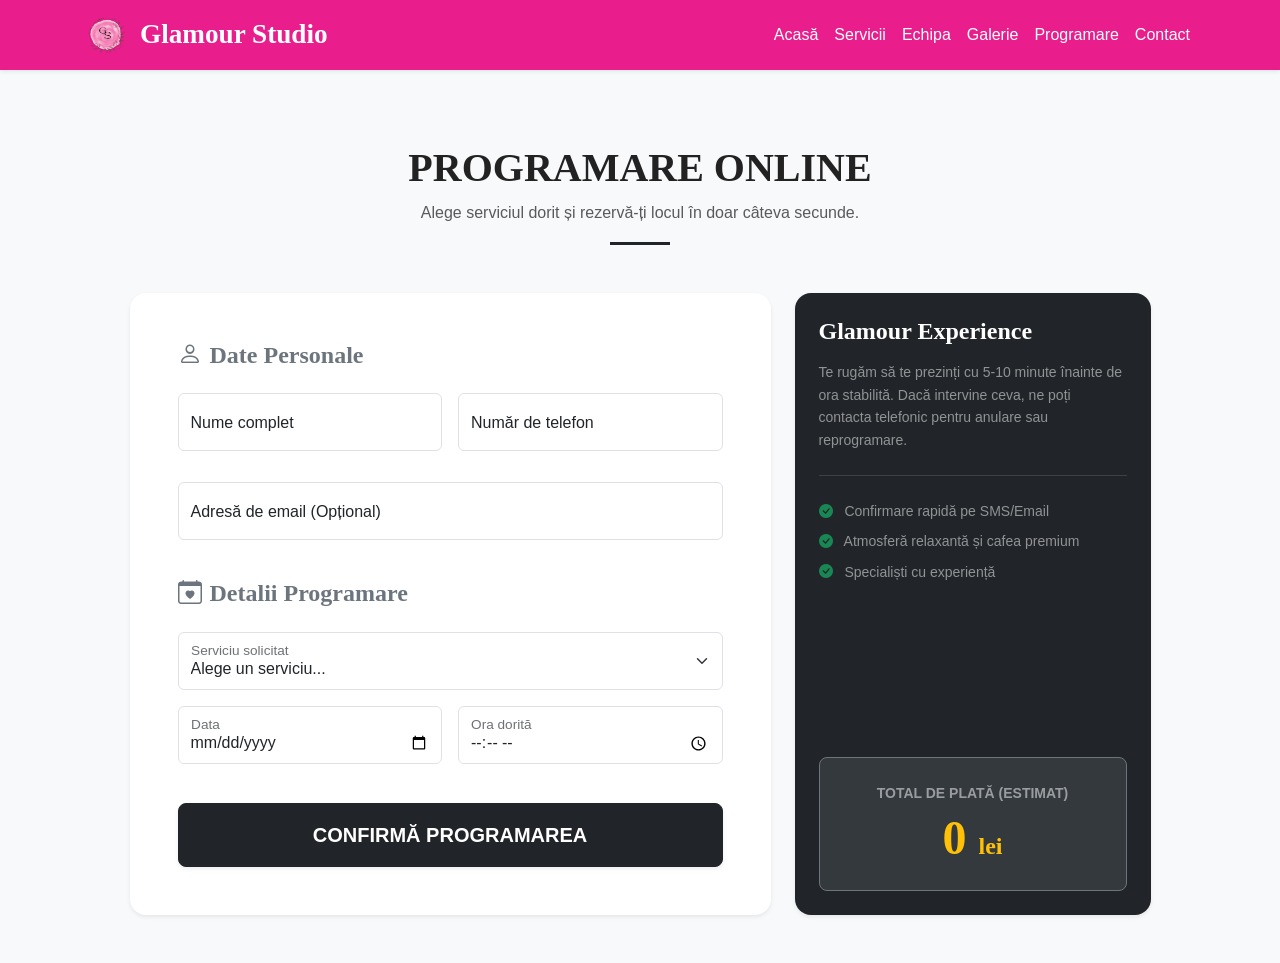
==== booking.html @ e23ff764 "." ====
<!DOCTYPE html>
<html lang="ro">
<head>
  <meta charset="UTF-8">
  <meta name="viewport" content="width=device-width, initial-scale=1.0">
  <title>Programare | Glamour Studio</title>

  <!-- Bootstrap 5.3.3 -->
  <link href="https://cdn.jsdelivr.net/npm/bootstrap@5.3.3/dist/css/bootstrap.min.css" rel="stylesheet">
  <!-- Icons (pentru un plus de stil) -->
  <link rel="stylesheet" href="https://cdn.jsdelivr.net/npm/bootstrap-icons@1.11.3/font/bootstrap-icons.min.css">
  <link rel="stylesheet" href="css/style.css">
</head>

<body class="bg-light">

  <!-- Navbar -->
  <nav class="navbar navbar-expand-lg navbar-pink fixed-top bg-pink  shadow-sm">
    <div class="container">
      <a class="navbar-brand d-flex align-items-center" href="index.html">
        <img src="./img/logo.png" alt="Logo Glamour Studio" class="logo me-2" style="height: 40px;">
        <span>Glamour Studio</span>
      </a>

      <button class="navbar-toggler" type="button" data-bs-toggle="collapse" data-bs-target="#navbarNav">
        <span class="navbar-toggler-icon"></span>
      </button>

      <div class="collapse navbar-collapse" id="navbarNav">
        <ul class="navbar-nav ms-auto">
          <li class="nav-item"><a class="nav-link" href="index.html">Acasă</a></li>
          <li class="nav-item"><a class="nav-link" href="services.html">Servicii</a></li>
          <li class="nav-item"><a class="nav-link" href="team.html">Echipa</a></li>
          <li class="nav-item"><a class="nav-link" href="gallery.html">Galerie</a></li>
          <li class="nav-item"><a class="nav-link active" href="booking.html">Programare</a></li>
          <li class="nav-item"><a class="nav-link" href="contact.html">Contact</a></li>
        </ul>
      </div>
    </div>
  </nav>

  <!-- Booking Section -->
  <div class="container my-5 pt-5">
    
    <!-- Header Pagina -->
    <div class="text-center my-5">
      <h1 class="fw-bold text-uppercase tracking-wide">Programare Online</h1>
      <p class="text-muted">Alege serviciul dorit și rezervă-ți locul în doar câteva secunde.</p>
      <div class="mx-auto bg-dark" style="width: 60px; height: 3px;"></div>
    </div>

    <div class="row g-4 justify-content-center">
      
      <!-- Coloana Formular -->
      <div class="col-lg-7">
        <div class="card border-0 shadow-sm p-4 p-md-5 bg-white rounded-4">
          <form id="bookingForm">
            
            <h4 class="mb-4 text-secondary fw-semibold"><i class="bi bi-person me-2"></i>Date Personale</h4>
            
            <div class="row g-3 mb-4">
              <div class="col-md-6">
                <div class="form-floating">
                  <input type="text" class="form-control" id="name" placeholder="Numele tău" required>
                  <label for="name">Nume complet</label>
                </div>
              </div>
              
              <div class="col-md-6">
                <div class="form-floating">
                  <input type="tel" class="form-control" id="phone" placeholder="07xx xxx xxx" required>
                  <label for="phone">Număr de telefon</label>
                </div>
              </div>

              <div class="col-12">
                <div class="form-floating">
                  <input type="email" class="form-control" id="email" placeholder="nume@exemplu.com">
                  <label for="email">Adresă de email (Opțional)</label>
                </div>
              </div>
            </div>

            <h4 class="mb-4 text-secondary fw-semibold"><i class="bi bi-calendar-heart me-2"></i>Detalii Programare</h4>

            <div class="row g-3 mb-4">
              <div class="col-12">
                <div class="form-floating">
                  <select class="form-select" id="service" required>
                    <option value="" disabled selected hidden>Alege un serviciu...</option>
                    <option value="200">Coafură — 200 lei</option>
                    <option value="150">Manichiură — 150 lei</option>
                    <option value="250">Machiaj — 250 lei</option>
                  </select>
                  <label for="service">Serviciu solicitat</label>
                </div>
              </div>

              <div class="col-md-6">
                <div class="form-floating">
                  <input type="date" class="form-control" id="date" required>
                  <label for="date">Data</label>
                </div>
              </div>

              <div class="col-md-6">
                <div class="form-floating">
                  <input type="time" class="form-control" id="time" required>
                  <label for="time">Ora dorită</label>
                </div>
              </div>
            </div>

            <button type="submit" class="btn btn-dark btn-lg w-100 rounded-3 shadow-sm py-3 fw-bold tracking-wide">
              CONFIRMĂ PROGRAMAREA
            </button>

          </form>
        </div>
      </div>

      <!-- Coloana Info & Pret -->
      <div class="col-lg-4">
        <div class="card bg-dark text-white border-0 shadow-sm p-4 rounded-4 h-100 d-flex flex-column justify-content-between">
          
          <div>
            <h4 class="fw-bold mb-3">Glamour Experience</h4>
            <p class="text-white-50 small">Te rugăm să te prezinți cu 5-10 minute înainte de ora stabilită. Dacă intervine ceva, ne poți contacta telefonic pentru anulare sau reprogramare.</p>
            
            <hr class="text-white-50 my-4">
            
            <ul class="list-unstyled space-y-3 small text-white-50">
              <li class="mb-2"><i class="bi bi-check-circle-fill text-success me-2"></i> Confirmare rapidă pe SMS/Email</li>
              <li class="mb-2"><i class="bi bi-check-circle-fill text-success me-2"></i> Atmosferă relaxantă și cafea premium</li>
              <li><i class="bi bi-check-circle-fill text-success me-2"></i> Specialiști cu experiență</li>
            </ul>
          </div>

          <!-- Widget de Pret Elegant -->
          <div class="bg-secondary bg-opacity-25 p-4 rounded-3 border border-secondary text-center mt-4">
            <span class="text-uppercase text-white-50 small fw-bold tracking-wide d-block mb-1">Total de plată (estimat)</span>
            <h2 class="display-5 fw-bold text-warning mb-0"><span id="price">0</span> <span class="fs-4">lei</span></h2>
          </div>

        </div>
      </div>

    </div>
  </div>

  <!-- Scripts -->
  <script src="https://cdn.jsdelivr.net/npm/bootstrap@5.3.3/dist/js/bootstrap.bundle.min.js"></script>
  <script src="js/main.js"></script>
</body>
</html>
---- css/style.css ----
:root{
    --primary:#E91E8C;
    --gold:#C9A96E;
    --dark:#222;
    --light:#f8f9fa;
}

*{
    margin:0;
    padding:0;
    box-sizing:border-box;
}

html{
    scroll-behavior:smooth;
}

body{
    font-family:'Lato',sans-serif;
    line-height:1.6;
    color:var(--dark);
}

h1,h2,h3,h4,h5{
    font-family:'Playfair Display',serif;
}

.section-title{
    text-align:center;
    margin-bottom:50px;
    color:var(--primary);
}


.navbar{
    background:#E91E8C;
}

.navbar-brand{
    font-size:1.7rem;
    font-weight:bold;
}

.nav-link{
    color:white !important;
    transition:.3s;
}

.nav-link:hover{
    color:var(--gold) !important;
}

.hero{
    background:
    linear-gradient(rgba(0,0,0,.5),
    rgba(0,0,0,.5)),
    url("../img/hero.jpg");

    background-size:cover;
    background-position:center;

    min-height:100vh;

    display:flex;
    align-items:center;
    justify-content:center;

    text-align:center;
    color:white;
}

.hero h1{
    font-size:4rem;
}

.hero p{
    font-size:1.3rem;
    margin:20px 0;
}


.logo{
    width: 50px;
    height: 50px;
    object-fit: contain;
}

.navbar-brand{
    font-family: 'Playfair Display', serif;
    font-size: 1.7rem;
    font-weight: bold;
    color: white !important;
}

html{
scroll-behavior:smooth;
}
.btn-gold{
    background:var(--gold);
    color:white;
    padding:12px 30px;
    border:none;
    border-radius:30px;
    text-decoration:none;
    transition:.3s;
}

.btn-gold:hover{
    background:var(--primary);
    color:white;
}



.service-card{
    border:none;
    overflow:hidden;
    transition:.4s;
    margin-bottom:25px;
}

.service-card:hover{
    transform:translateY(-10px);
}

.service-card img{
    height:250px;
    object-fit:cover;
}

.advantages{
    background:#f4f4f4;
    padding:80px 0;
}

.icon{
    font-size:50px;
    color:var(--primary);
    margin-bottom:15px;
}

.review{
    text-align:center;
    padding:40px;
    max-width:700px;
    margin:auto;
}

.review p{
    font-size:1.2rem;
    font-style:italic;
}

.instagram{
    padding:80px 0;
}

.instagram img{
    border-radius:10px;
    transition:.3s;
    margin-bottom:15px;
}

.instagram img:hover{
    transform:scale(1.05);
}

.team-card{
    text-align:center;
    border:none;
    transition:.4s;
}

.team-card:hover{
    transform:translateY(-10px);
}

.team-card img{
    height:350px;
    object-fit:cover;
}

.counter{
    background:var(--primary);
    color:white;
    padding:80px 0;
}

.counter-number{
    font-size:3rem;
    font-weight:bold;
}
.gallery-img{
    width: 100%;
    height: 300px;
    object-fit: cover;
    cursor: pointer;
    transition: 0.4s;
}

.gallery-img:hover{
    transform: scale(1.1);
}
.form-section{
    padding:100px 0;
}

.form-control{
    margin-bottom:15px;
}

.error{
    color:red;
    font-size:14px;
}
.contact-info{
    background:#f8f9fa;
    padding:30px;
    border-radius:10px;
}
footer{
    background:#111;
    color:white;
    padding:40px 0;
}

.social i{
    font-size:25px;
    margin:10px;
    cursor:pointer;
    transition:.3s;
}

.social i:hover{
    color:var(--gold);
}
#backToTop{
    position:fixed;
    bottom:20px;
    right:20px;

    width:50px;
    height:50px;

    border:none;
    border-radius:50%;

    background:var(--primary);
    color:white;

    display:none;

    cursor:pointer;

    z-index:999;
}

.lightbox {
    transition: background 0.3s ease;
}
.gallery-img:hover {
    transform: scale(1.02);
    transition: all 0.2s ease-in-out;
}

@media(max-width:768px){

.hero h1{
    font-size:2.5rem;
}

.hero p{
    font-size:1rem;
}

.section-title{
    font-size:1.8rem;
}

.counter-number{
    font-size:2rem;
}

}
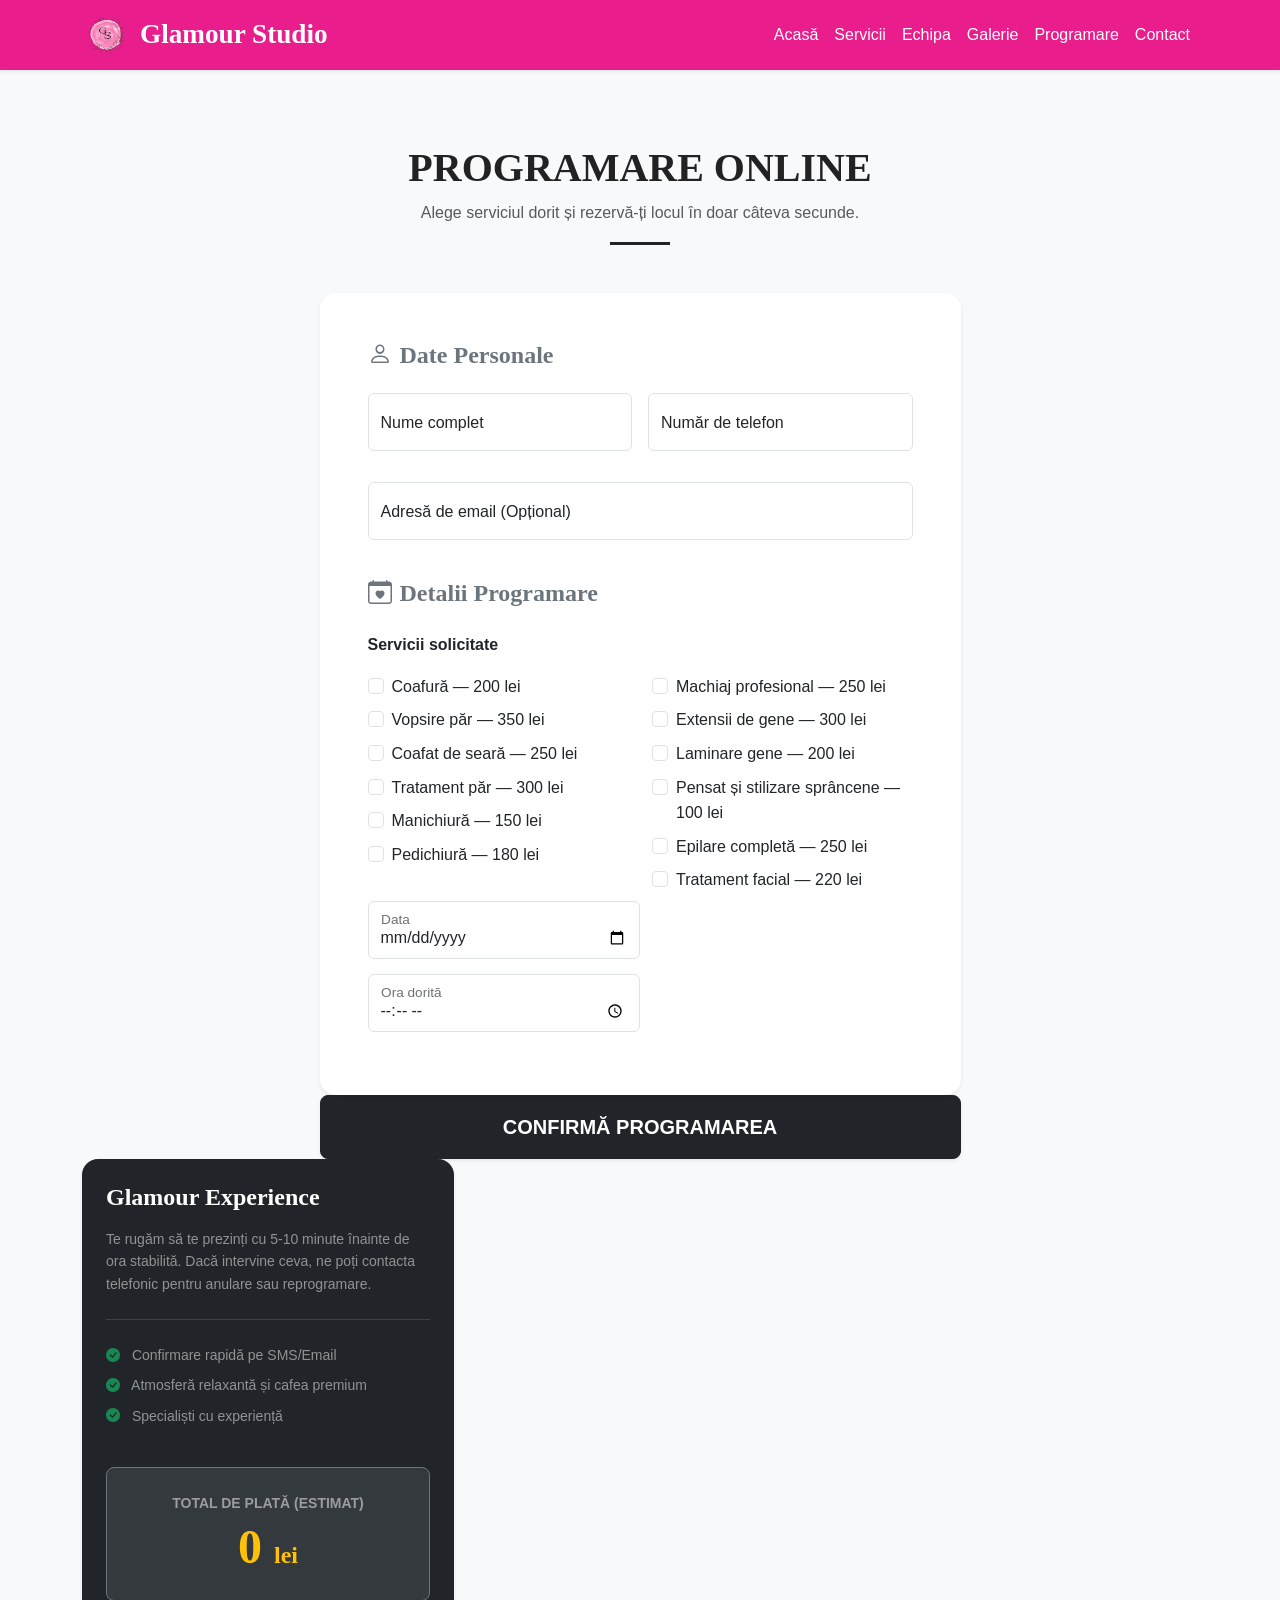
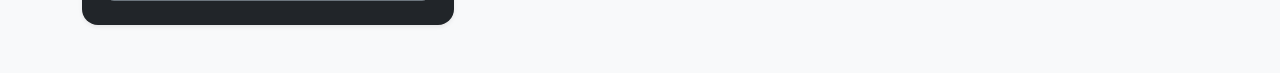
==== commit 29f05806: "." ====
--- a/booking.html
+++ b/booking.html
@@ -83,18 +83,119 @@
 
             <h4 class="mb-4 text-secondary fw-semibold"><i class="bi bi-calendar-heart me-2"></i>Detalii Programare</h4>
 
-            <div class="row g-3 mb-4">
-              <div class="col-12">
-                <div class="form-floating">
-                  <select class="form-select" id="service" required>
-                    <option value="" disabled selected hidden>Alege un serviciu...</option>
-                    <option value="200">Coafură — 200 lei</option>
-                    <option value="150">Manichiură — 150 lei</option>
-                    <option value="250">Machiaj — 250 lei</option>
-                  </select>
-                  <label for="service">Serviciu solicitat</label>
-                </div>
-              </div>
+            <div class="col-12">
+    <label class="form-label fw-semibold mb-3">
+        Servicii solicitate
+    </label>
+
+    <div class="row">
+
+        <div class="col-md-6">
+
+            <div class="form-check mb-2">
+                <input class="form-check-input service-checkbox" type="checkbox"
+                    value="200" data-name="Coafură" id="coafura">
+                <label class="form-check-label" for="coafura">
+                    Coafură — 200 lei
+                </label>
+            </div>
+
+            <div class="form-check mb-2">
+                <input class="form-check-input service-checkbox" type="checkbox"
+                    value="350" data-name="Vopsire păr" id="vopsire">
+                <label class="form-check-label" for="vopsire">
+                    Vopsire păr — 350 lei
+                </label>
+            </div>
+
+            <div class="form-check mb-2">
+                <input class="form-check-input service-checkbox" type="checkbox"
+                    value="250" data-name="Coafat de seară" id="coafat">
+                <label class="form-check-label" for="coafat">
+                    Coafat de seară — 250 lei
+                </label>
+            </div>
+
+            <div class="form-check mb-2">
+                <input class="form-check-input service-checkbox" type="checkbox"
+                    value="300" data-name="Tratament păr" id="tratamentPar">
+                <label class="form-check-label" for="tratamentPar">
+                    Tratament păr — 300 lei
+                </label>
+            </div>
+
+            <div class="form-check mb-2">
+                <input class="form-check-input service-checkbox" type="checkbox"
+                    value="150" data-name="Manichiură" id="manichiura">
+                <label class="form-check-label" for="manichiura">
+                    Manichiură — 150 lei
+                </label>
+            </div>
+
+            <div class="form-check mb-2">
+                <input class="form-check-input service-checkbox" type="checkbox"
+                    value="180" data-name="Pedichiură" id="pedichiura">
+                <label class="form-check-label" for="pedichiura">
+                    Pedichiură — 180 lei
+                </label>
+            </div>
+
+        </div>
+
+        <div class="col-md-6">
+
+            <div class="form-check mb-2">
+                <input class="form-check-input service-checkbox" type="checkbox"
+                    value="250" data-name="Machiaj profesional" id="machiaj">
+                <label class="form-check-label" for="machiaj">
+                    Machiaj profesional — 250 lei
+                </label>
+            </div>
+
+            <div class="form-check mb-2">
+                <input class="form-check-input service-checkbox" type="checkbox"
+                    value="300" data-name="Extensii de gene" id="gene">
+                <label class="form-check-label" for="gene">
+                    Extensii de gene — 300 lei
+                </label>
+            </div>
+
+            <div class="form-check mb-2">
+                <input class="form-check-input service-checkbox" type="checkbox"
+                    value="200" data-name="Laminare gene" id="laminareGene">
+                <label class="form-check-label" for="laminareGene">
+                    Laminare gene — 200 lei
+                </label>
+            </div>
+
+            <div class="form-check mb-2">
+                <input class="form-check-input service-checkbox" type="checkbox"
+                    value="100" data-name="Pensat și stilizare sprâncene" id="sprancene">
+                <label class="form-check-label" for="sprancene">
+                    Pensat și stilizare sprâncene — 100 lei
+                </label>
+            </div>
+
+            <div class="form-check mb-2">
+                <input class="form-check-input service-checkbox" type="checkbox"
+                    value="250" data-name="Epilare completă" id="epilare">
+                <label class="form-check-label" for="epilare">
+                    Epilare completă — 250 lei
+                </label>
+            </div>
+
+            <div class="form-check mb-2">
+                <input class="form-check-input service-checkbox" type="checkbox"
+                    value="220" data-name="Tratament facial" id="tratamentFacial">
+                <label class="form-check-label" for="tratamentFacial">
+                    Tratament facial — 220 lei
+                </label>
+            </div>
+
+        </div>
+
+    </div>
+</div>
 
               <div class="col-md-6">
                 <div class="form-floating">
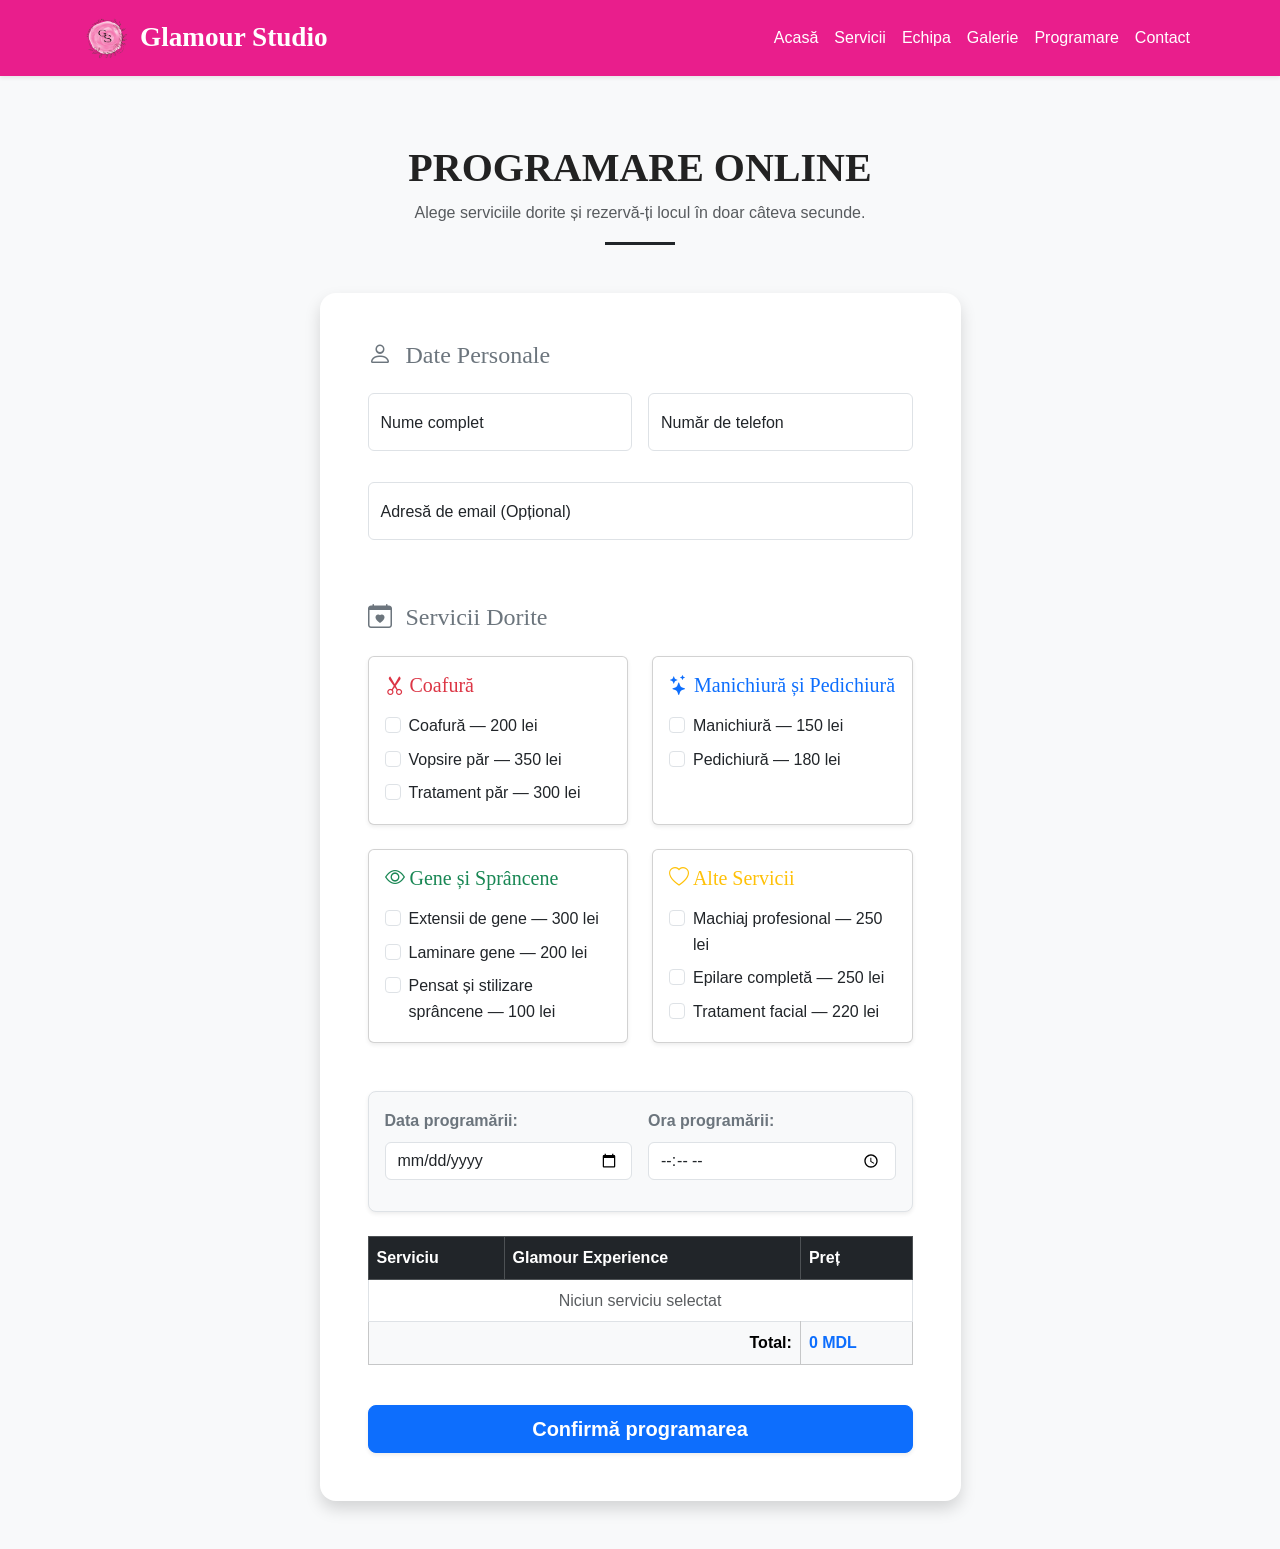
==== commit 3481d199: "." ====
--- a/booking.html
+++ b/booking.html
@@ -1,256 +1,215 @@
 <!DOCTYPE html>
 <html lang="ro">
+
 <head>
-  <meta charset="UTF-8">
-  <meta name="viewport" content="width=device-width, initial-scale=1.0">
-  <title>Programare | Glamour Studio</title>
-
-  <!-- Bootstrap 5.3.3 -->
-  <link href="https://cdn.jsdelivr.net/npm/bootstrap@5.3.3/dist/css/bootstrap.min.css" rel="stylesheet">
-  <!-- Icons (pentru un plus de stil) -->
-  <link rel="stylesheet" href="https://cdn.jsdelivr.net/npm/bootstrap-icons@1.11.3/font/bootstrap-icons.min.css">
-  <link rel="stylesheet" href="css/style.css">
+    <meta charset="UTF-8">
+    <meta name="viewport" content="width=device-width, initial-scale=1.0">
+    <title>Programare | Glamour Studio</title>
+
+    <link href="https://cdn.jsdelivr.net/npm/bootstrap@5.3.3/dist/css/bootstrap.min.css" rel="stylesheet">
+
+    <link rel="stylesheet" href="https://cdn.jsdelivr.net/npm/bootstrap-icons@1.11.3/font/bootstrap-icons.min.css">
+
+    <link rel="stylesheet" href="css/style.css">
 </head>
 
 <body class="bg-light">
 
-  <!-- Navbar -->
-  <nav class="navbar navbar-expand-lg navbar-pink fixed-top bg-pink  shadow-sm">
-    <div class="container">
-      <a class="navbar-brand d-flex align-items-center" href="index.html">
-        <img src="./img/logo.png" alt="Logo Glamour Studio" class="logo me-2" style="height: 40px;">
-        <span>Glamour Studio</span>
-      </a>
-
-      <button class="navbar-toggler" type="button" data-bs-toggle="collapse" data-bs-target="#navbarNav">
-        <span class="navbar-toggler-icon"></span>
-      </button>
-
-      <div class="collapse navbar-collapse" id="navbarNav">
-        <ul class="navbar-nav ms-auto">
-          <li class="nav-item"><a class="nav-link" href="index.html">Acasă</a></li>
-          <li class="nav-item"><a class="nav-link" href="services.html">Servicii</a></li>
-          <li class="nav-item"><a class="nav-link" href="team.html">Echipa</a></li>
-          <li class="nav-item"><a class="nav-link" href="gallery.html">Galerie</a></li>
-          <li class="nav-item"><a class="nav-link active" href="booking.html">Programare</a></li>
-          <li class="nav-item"><a class="nav-link" href="contact.html">Contact</a></li>
-        </ul>
-      </div>
+    <nav class="navbar navbar-expand-lg bg-pink fixed-top shadow-sm">
+        <div class="container">
+            <a class="navbar-brand d-flex align-items-center" href="index.html">
+                <img src="./img/logo.png" alt="Logo Glamour Studio" class="logo me-2">
+                <span>Glamour Studio</span>
+            </a>
+            <button class="navbar-toggler" type="button" data-bs-toggle="collapse" data-bs-target="#navbarNav">
+                <span class="navbar-toggler-icon"></span>
+            </button>
+            <div class="collapse navbar-collapse" id="navbarNav">
+                <ul class="navbar-nav ms-auto">
+                    <li class="nav-item"><a class="nav-link" href="index.html">Acasă</a></li>
+                    <li class="nav-item"><a class="nav-link" href="services.html">Servicii</a></li>
+                    <li class="nav-item"><a class="nav-link" href="team.html">Echipa</a></li>
+                    <li class="nav-item"><a class="nav-link" href="gallery.html">Galerie</a></li>
+                    <li class="nav-item"><a class="nav-link active" href="booking.html">Programare</a></li>
+                    <li class="nav-item"><a class="nav-link" href="contact.html">Contact</a></li>
+                </ul>
+            </div>
+        </div>
+    </nav>
+
+    <div class="container my-5 pt-5">
+
+        <div class="text-center my-5">
+            <h1 class="fw-bold text-uppercase">Programare Online</h1>
+            <p class="text-muted">Alege serviciile dorite și rezervă-ți locul în doar câteva secunde.</p>
+            <div class="mx-auto bg-dark" style="width:70px;height:3px;"></div>
+        </div>
+
+        <div class="row g-4 justify-content-center">
+            <div class="col-lg-7">
+                <div class="card border-0 shadow p-4 p-md-5 rounded-4">
+                    
+                    <form id="bookingForm">
+
+                        <h4 class="mb-4 text-secondary">
+                            <i class="bi bi-person me-2"></i> Date Personale
+                        </h4>
+
+                        <div class="row g-3 mb-5">
+                            <div class="col-md-6">
+                                <div class="form-floating">
+                                    <input type="text" class="form-control" id="name" placeholder="Nume" required>
+                                    <label for="name">Nume complet</label>
+                                </div>
+                            </div>
+                            <div class="col-md-6">
+                                <div class="form-floating">
+                                    <input type="tel" class="form-control" id="phone" placeholder="Telefon" required>
+                                    <label for="phone">Număr de telefon</label>
+                                </div>
+                            </div>
+                            <div class="col-12">
+                                <div class="form-floating">
+                                    <input type="email" class="form-control" id="email" placeholder="Email">
+                                    <label for="email">Adresă de email (Opțional)</label>
+                                </div>
+                            </div>
+                        </div>
+
+                        <h4 class="mb-4 text-secondary">
+                            <i class="bi bi-calendar-heart me-2"></i> Servicii Dorite
+                        </h4>
+                        
+                        <div class="row g-4">
+                            <div class="col-md-6">
+                                <div class="card service-category h-100 shadow-sm">
+                                    <div class="card-body">
+                                        <h5 class="text-danger mb-3"><i class="bi bi-scissors"></i> Coafură</h5>
+                                        <div class="form-check mb-2">
+                                            <input class="form-check-input service-checkbox" type="checkbox" value="200" data-name="Coafură" id="coafura">
+                                            <label class="form-check-label" for="coafura">Coafură — 200 lei</label>
+                                        </div>
+                                        <div class="form-check mb-2">
+                                            <input class="form-check-input service-checkbox" type="checkbox" value="350" data-name="Vopsire păr" id="vopsire">
+                                            <label class="form-check-label" for="vopsire">Vopsire păr — 350 lei</label>
+                                        </div>
+                                        <div class="form-check">
+                                            <input class="form-check-input service-checkbox" type="checkbox" value="300" data-name="Tratament păr" id="tratamentPar">
+                                            <label class="form-check-label" for="tratamentPar">Tratament păr — 300 lei</label>
+                                        </div>
+                                    </div>
+                                </div>
+                            </div>
+
+                            <div class="col-md-6">
+                                <div class="card service-category h-100 shadow-sm">
+                                    <div class="card-body">
+                                        <h5 class="text-primary mb-3"><i class="bi bi-stars"></i> Manichiură și Pedichiură</h5>
+                                        <div class="form-check mb-2">
+                                            <input class="form-check-input service-checkbox" type="checkbox" value="150" data-name="Manichiură" id="manichiura">
+                                            <label class="form-check-label" for="manichiura">Manichiură — 150 lei</label>
+                                        </div>
+                                        <div class="form-check">
+                                            <input class="form-check-input service-checkbox" type="checkbox" value="180" data-name="Pedichiură" id="pedichiura">
+                                            <label class="form-check-label" for="pedichiura">Pedichiură — 180 lei</label>
+                                        </div>
+                                    </div>
+                                </div>
+                            </div>
+
+                            <div class="col-md-6">
+                                <div class="card service-category h-100 shadow-sm">
+                                    <div class="card-body">
+                                        <h5 class="text-success mb-3"><i class="bi bi-eye"></i> Gene și Sprâncene</h5>
+                                        <div class="form-check mb-2">
+                                            <input class="form-check-input service-checkbox" type="checkbox" value="300" data-name="Extensii de gene" id="gene">
+                                            <label class="form-check-label" for="gene">Extensii de gene — 300 lei</label>
+                                        </div>
+                                        <div class="form-check mb-2">
+                                            <input class="form-check-input service-checkbox" type="checkbox" value="200" data-name="Laminare gene" id="laminareGene">
+                                            <label class="form-check-label" for="laminareGene">Laminare gene — 200 lei</label>
+                                        </div>
+                                        <div class="form-check">
+                                            <input class="form-check-input service-checkbox" type="checkbox" value="100" data-name="Pensat și stilizare sprâncene" id="sprancene">
+                                            <label class="form-check-label" for="sprancene">Pensat și stilizare sprâncene — 100 lei</label>
+                                        </div>
+                                    </div>
+                                </div>
+                            </div>
+
+                            <div class="col-md-6">
+                                <div class="card service-category h-100 shadow-sm">
+                                    <div class="card-body">
+                                        <h5 class="text-warning mb-3"><i class="bi bi-heart"></i> Alte Servicii</h5>
+                                        <div class="form-check mb-2">
+                                            <input class="form-check-input service-checkbox" type="checkbox" value="250" data-name="Machiaj profesional" id="machiaj">
+                                            <label class="form-check-label" for="machiaj">Machiaj profesional — 250 lei</label>
+                                        </div>
+                                        <div class="form-check mb-2">
+                                            <input class="form-check-input service-checkbox" type="checkbox" value="250" data-name="Epilare completă" id="epilare">
+                                            <label class="form-check-label" for="epilare">Epilare completă — 250 lei</label>
+                                        </div>
+                                        <div class="form-check">
+                                            <input class="form-check-input service-checkbox" type="checkbox" value="220" data-name="Tratament facial" id="tratamentFacial">
+                                            <label class="form-check-label" for="tratamentFacial">Tratament facial — 220 lei</label>
+                                        </div>
+                                    </div>
+                                </div>
+                            </div>
+                        </div>
+
+                        <div class="booking-time mt-5 p-3 bg-light rounded-3 shadow-sm border">
+                            <div class="row g-3">
+                                <div class="col-md-6">
+                                    <label for="date" class="form-label fw-bold text-secondary">Data programării:</label>
+                                    <input type="date" id="date" class="form-control" required>
+                                </div>
+                                <div class="col-md-6">
+                                    <label for="time" class="form-label fw-bold text-secondary">Ora programării:</label>
+                                    <input type="time" id="time" class="form-control" required>
+                                </div>
+                            </div>
+                        </div>
+
+                        <div class="table-responsive mt-4">
+                            <table class="table table-bordered align-middle">
+                                <thead class="table-dark">
+                                    <tr>
+                                        <th>Serviciu</th>
+                                        <th>Glamour Experience</th>
+                                        <th>Preț</th>
+                                    </tr>
+                                </thead>
+                                <tbody id="services-list">
+                                    <tr>
+                                        <td colspan="3" class="text-muted text-center">Niciun serviciu selectat</td>
+                                    </tr>
+                                </tbody>
+                                <tfoot>
+                                    <tr class="table-light">
+                                        <td colspan="2" class="fw-bold text-end">Total:</td>
+                                        <td id="total-price" class="fw-bold text-primary">0 MDL</td>
+                                    </tr>
+                                </tfoot>
+                            </table>
+                        </div>
+
+                        <div class="text-center mt-4">
+                            <button type="submit" id="confirmBtn" class="btn btn-primary btn-lg w-100 shadow-sm fw-bold">
+                                Confirmă programarea
+                            </button>
+                        </div>
+
+                    </form>
+
+                </div>
+            </div>
+        </div>
     </div>
-  </nav>
-
-  <!-- Booking Section -->
-  <div class="container my-5 pt-5">
+
+    <script src="https://cdn.jsdelivr.net/npm/bootstrap@5.3.3/dist/js/bootstrap.bundle.min.js"></script>
     
-    <!-- Header Pagina -->
-    <div class="text-center my-5">
-      <h1 class="fw-bold text-uppercase tracking-wide">Programare Online</h1>
-      <p class="text-muted">Alege serviciul dorit și rezervă-ți locul în doar câteva secunde.</p>
-      <div class="mx-auto bg-dark" style="width: 60px; height: 3px;"></div>
-    </div>
-
-    <div class="row g-4 justify-content-center">
-      
-      <!-- Coloana Formular -->
-      <div class="col-lg-7">
-        <div class="card border-0 shadow-sm p-4 p-md-5 bg-white rounded-4">
-          <form id="bookingForm">
-            
-            <h4 class="mb-4 text-secondary fw-semibold"><i class="bi bi-person me-2"></i>Date Personale</h4>
-            
-            <div class="row g-3 mb-4">
-              <div class="col-md-6">
-                <div class="form-floating">
-                  <input type="text" class="form-control" id="name" placeholder="Numele tău" required>
-                  <label for="name">Nume complet</label>
-                </div>
-              </div>
-              
-              <div class="col-md-6">
-                <div class="form-floating">
-                  <input type="tel" class="form-control" id="phone" placeholder="07xx xxx xxx" required>
-                  <label for="phone">Număr de telefon</label>
-                </div>
-              </div>
-
-              <div class="col-12">
-                <div class="form-floating">
-                  <input type="email" class="form-control" id="email" placeholder="nume@exemplu.com">
-                  <label for="email">Adresă de email (Opțional)</label>
-                </div>
-              </div>
-            </div>
-
-            <h4 class="mb-4 text-secondary fw-semibold"><i class="bi bi-calendar-heart me-2"></i>Detalii Programare</h4>
-
-            <div class="col-12">
-    <label class="form-label fw-semibold mb-3">
-        Servicii solicitate
-    </label>
-
-    <div class="row">
-
-        <div class="col-md-6">
-
-            <div class="form-check mb-2">
-                <input class="form-check-input service-checkbox" type="checkbox"
-                    value="200" data-name="Coafură" id="coafura">
-                <label class="form-check-label" for="coafura">
-                    Coafură — 200 lei
-                </label>
-            </div>
-
-            <div class="form-check mb-2">
-                <input class="form-check-input service-checkbox" type="checkbox"
-                    value="350" data-name="Vopsire păr" id="vopsire">
-                <label class="form-check-label" for="vopsire">
-                    Vopsire păr — 350 lei
-                </label>
-            </div>
-
-            <div class="form-check mb-2">
-                <input class="form-check-input service-checkbox" type="checkbox"
-                    value="250" data-name="Coafat de seară" id="coafat">
-                <label class="form-check-label" for="coafat">
-                    Coafat de seară — 250 lei
-                </label>
-            </div>
-
-            <div class="form-check mb-2">
-                <input class="form-check-input service-checkbox" type="checkbox"
-                    value="300" data-name="Tratament păr" id="tratamentPar">
-                <label class="form-check-label" for="tratamentPar">
-                    Tratament păr — 300 lei
-                </label>
-            </div>
-
-            <div class="form-check mb-2">
-                <input class="form-check-input service-checkbox" type="checkbox"
-                    value="150" data-name="Manichiură" id="manichiura">
-                <label class="form-check-label" for="manichiura">
-                    Manichiură — 150 lei
-                </label>
-            </div>
-
-            <div class="form-check mb-2">
-                <input class="form-check-input service-checkbox" type="checkbox"
-                    value="180" data-name="Pedichiură" id="pedichiura">
-                <label class="form-check-label" for="pedichiura">
-                    Pedichiură — 180 lei
-                </label>
-            </div>
-
-        </div>
-
-        <div class="col-md-6">
-
-            <div class="form-check mb-2">
-                <input class="form-check-input service-checkbox" type="checkbox"
-                    value="250" data-name="Machiaj profesional" id="machiaj">
-                <label class="form-check-label" for="machiaj">
-                    Machiaj profesional — 250 lei
-                </label>
-            </div>
-
-            <div class="form-check mb-2">
-                <input class="form-check-input service-checkbox" type="checkbox"
-                    value="300" data-name="Extensii de gene" id="gene">
-                <label class="form-check-label" for="gene">
-                    Extensii de gene — 300 lei
-                </label>
-            </div>
-
-            <div class="form-check mb-2">
-                <input class="form-check-input service-checkbox" type="checkbox"
-                    value="200" data-name="Laminare gene" id="laminareGene">
-                <label class="form-check-label" for="laminareGene">
-                    Laminare gene — 200 lei
-                </label>
-            </div>
-
-            <div class="form-check mb-2">
-                <input class="form-check-input service-checkbox" type="checkbox"
-                    value="100" data-name="Pensat și stilizare sprâncene" id="sprancene">
-                <label class="form-check-label" for="sprancene">
-                    Pensat și stilizare sprâncene — 100 lei
-                </label>
-            </div>
-
-            <div class="form-check mb-2">
-                <input class="form-check-input service-checkbox" type="checkbox"
-                    value="250" data-name="Epilare completă" id="epilare">
-                <label class="form-check-label" for="epilare">
-                    Epilare completă — 250 lei
-                </label>
-            </div>
-
-            <div class="form-check mb-2">
-                <input class="form-check-input service-checkbox" type="checkbox"
-                    value="220" data-name="Tratament facial" id="tratamentFacial">
-                <label class="form-check-label" for="tratamentFacial">
-                    Tratament facial — 220 lei
-                </label>
-            </div>
-
-        </div>
-
-    </div>
-</div>
-
-              <div class="col-md-6">
-                <div class="form-floating">
-                  <input type="date" class="form-control" id="date" required>
-                  <label for="date">Data</label>
-                </div>
-              </div>
-
-              <div class="col-md-6">
-                <div class="form-floating">
-                  <input type="time" class="form-control" id="time" required>
-                  <label for="time">Ora dorită</label>
-                </div>
-              </div>
-            </div>
-
-            <button type="submit" class="btn btn-dark btn-lg w-100 rounded-3 shadow-sm py-3 fw-bold tracking-wide">
-              CONFIRMĂ PROGRAMAREA
-            </button>
-
-          </form>
-        </div>
-      </div>
-
-      <!-- Coloana Info & Pret -->
-      <div class="col-lg-4">
-        <div class="card bg-dark text-white border-0 shadow-sm p-4 rounded-4 h-100 d-flex flex-column justify-content-between">
-          
-          <div>
-            <h4 class="fw-bold mb-3">Glamour Experience</h4>
-            <p class="text-white-50 small">Te rugăm să te prezinți cu 5-10 minute înainte de ora stabilită. Dacă intervine ceva, ne poți contacta telefonic pentru anulare sau reprogramare.</p>
-            
-            <hr class="text-white-50 my-4">
-            
-            <ul class="list-unstyled space-y-3 small text-white-50">
-              <li class="mb-2"><i class="bi bi-check-circle-fill text-success me-2"></i> Confirmare rapidă pe SMS/Email</li>
-              <li class="mb-2"><i class="bi bi-check-circle-fill text-success me-2"></i> Atmosferă relaxantă și cafea premium</li>
-              <li><i class="bi bi-check-circle-fill text-success me-2"></i> Specialiști cu experiență</li>
-            </ul>
-          </div>
-
-          <!-- Widget de Pret Elegant -->
-          <div class="bg-secondary bg-opacity-25 p-4 rounded-3 border border-secondary text-center mt-4">
-            <span class="text-uppercase text-white-50 small fw-bold tracking-wide d-block mb-1">Total de plată (estimat)</span>
-            <h2 class="display-5 fw-bold text-warning mb-0"><span id="price">0</span> <span class="fs-4">lei</span></h2>
-          </div>
-
-        </div>
-      </div>
-
-    </div>
-  </div>
-
-  <!-- Scripts -->
-  <script src="https://cdn.jsdelivr.net/npm/bootstrap@5.3.3/dist/js/bootstrap.bundle.min.js"></script>
-  <script src="js/main.js"></script>
+    <script src="js/main.js"></script>
 </body>
+
 </html>
--- a/css/style.css
+++ b/css/style.css
@@ -281,5 +281,88 @@
 .counter-number{
     font-size:2rem;
 }
-
+/* ================= BOOKING ================= */
+
+#bookingForm .card{
+    border:none;
+    border-radius:20px;
+    box-shadow:0 5px 15px rgba(0,0,0,.08);
+    transition:.3s;
+}
+
+#bookingForm .card:hover{
+    transform:translateY(-5px);
+    box-shadow:0 10px 25px rgba(233,30,140,.15);
+}
+
+#bookingForm h4{
+    color:var(--primary) !important;
+    margin-bottom:25px;
+}
+
+#bookingForm h5{
+    font-size:1.1rem;
+    font-weight:700;
+}
+
+#bookingForm .card-body{
+    padding:1.5rem;
+}
+
+#bookingForm .form-check{
+    margin-bottom:12px;
+}
+
+#bookingForm .form-check-input{
+    cursor:pointer;
+}
+
+#bookingForm .form-check-input:checked{
+    background-color:var(--primary);
+    border-color:var(--primary);
+}
+
+#bookingForm .form-check-label{
+    cursor:pointer;
+    transition:.3s;
+}
+
+#bookingForm .form-check:hover .form-check-label{
+    color:var(--primary);
+}
+
+#bookingForm .form-control{
+    border-radius:12px;
+}
+
+#bookingForm .btn-dark{
+    background:var(--primary);
+    border:none;
+    border-radius:12px;
+    transition:.3s;
+}
+
+#bookingForm .btn-dark:hover{
+    background:#c21872;
+}
+
+#price{
+    color:#ffc107;
+}
+
+.bg-pink{
+    background:var(--primary) !important;
+}
+
+.tracking-wide{
+    letter-spacing:1px;
+}
+
+@media(max-width:768px){
+
+    #bookingForm .card-body{
+        padding:1rem;
+    }
+
+}
 }
